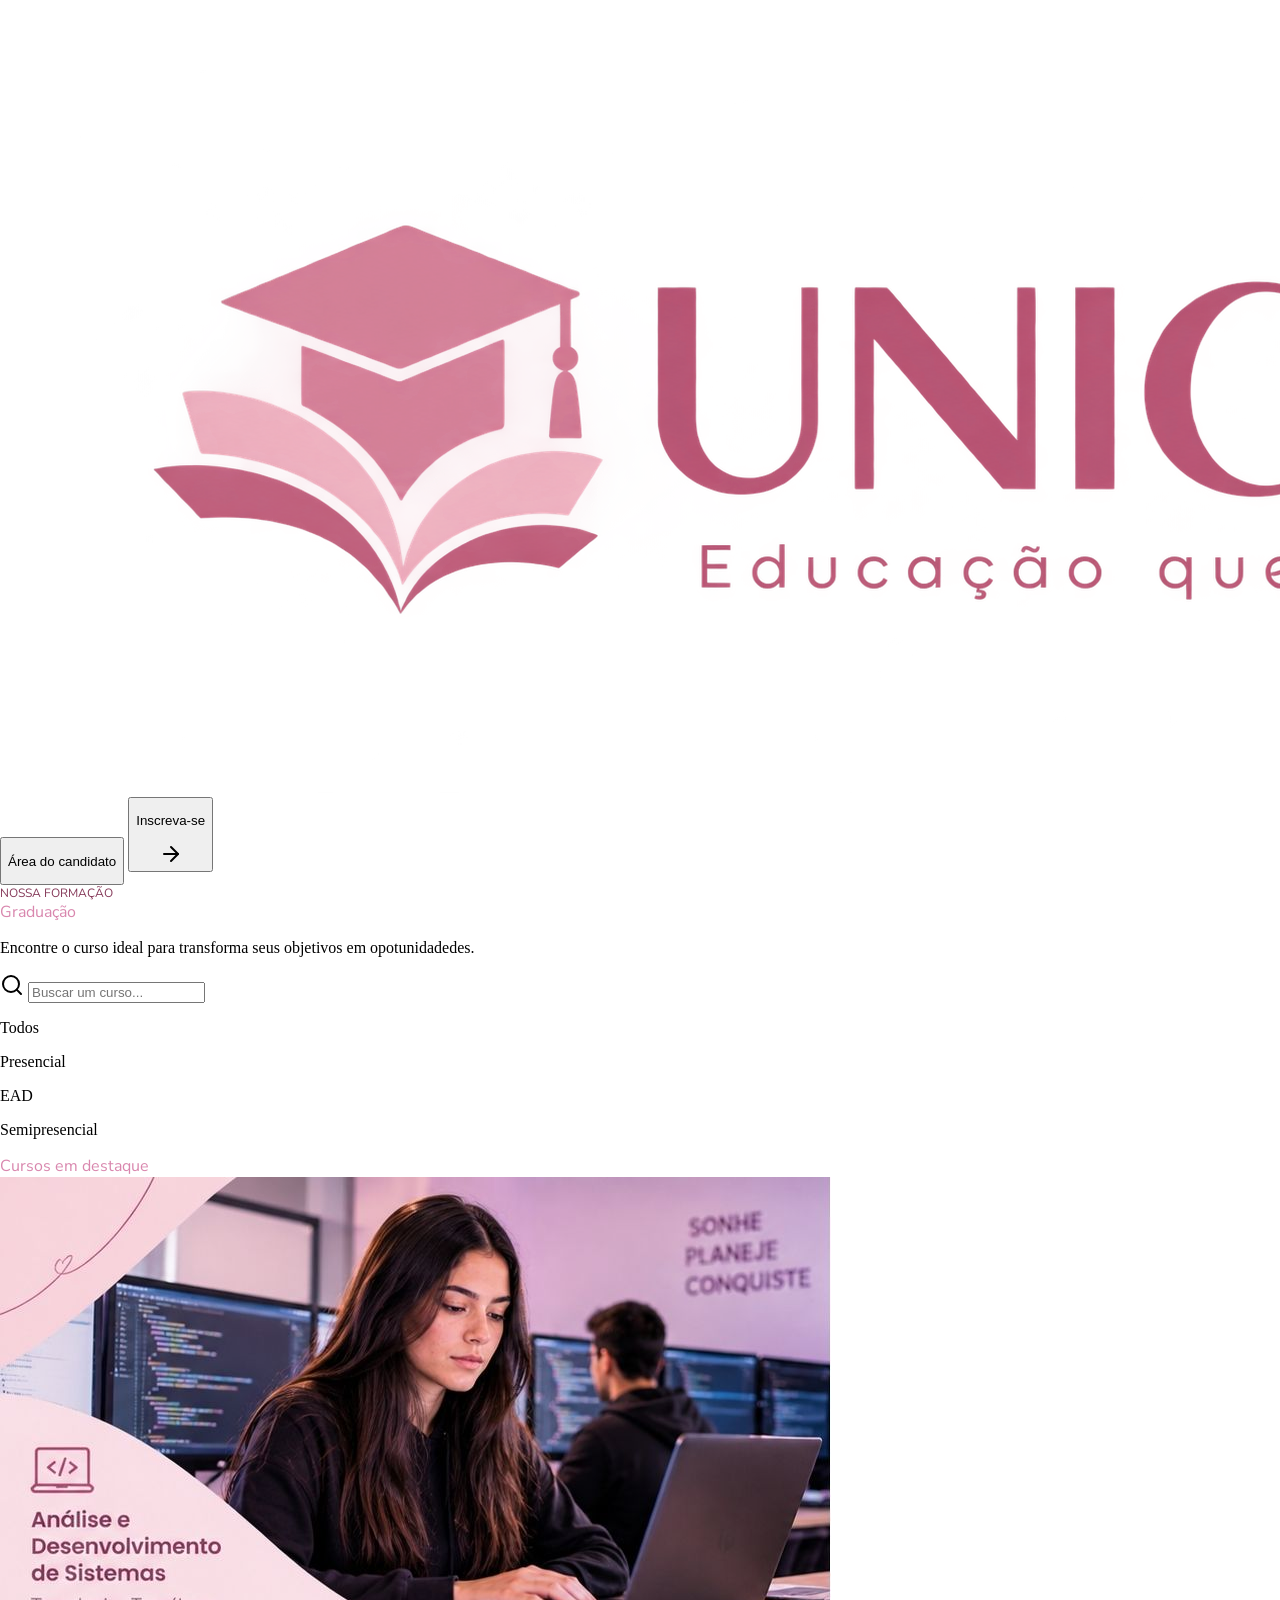
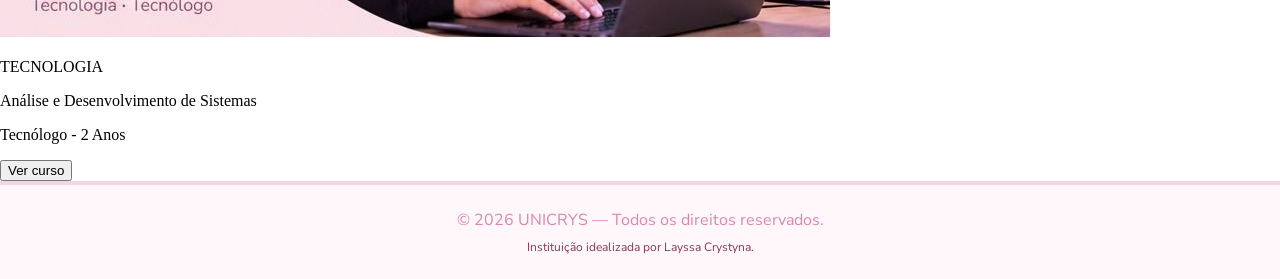
==== Pages/graduação.html @ 0500968d "HTML da página graduação, inicializa o styles com base na página anterior, vincula o link a página i" ====
<!DOCTYPE html>
<html lang="pt-br">
<head>
  <meta charset="UTF-8">
  <meta name="viewport" content="width=device-width, initial-scale=1.0">
  <link rel="shortcut icon" href="/Image/Logo Unicrys_ Educação que Transforma.png" type="image/x-icon">
  <link rel="stylesheet" href="/Styles/style_graduação.css">
  <title>UNICRYS</title>
</head>
<body>
  <div class="menu">
    <img src="/Image/Logo Unicrys_ Educação que Transforma.png" alt="">
    <div>
      <button class="botão_candidato">
        <p>Área do candidato</p>
      </button>
      <button class="botão_inscrever">
        <p>Inscreva-se</p>
        <svg class="seta" xmlns="http://www.w3.org/2000/svg" width="24" height="24" viewBox="0 0 24 24" fill="none" stroke="currentColor" stroke-width="2" stroke-linecap="round" stroke-linejoin="round" class="lucide lucide-arrow-right preview-icon"><path d="M5 12h14"/><path d="m12 5 7 7-7 7"/></svg>
      </button>
    </div>
  </div>

  <div class="conteiner_principal">
    <div class="cabeçalho">
      <p class="subtitulo">NOSSA FORMAÇÃO</p>
      <p class="titulo">Graduação</p>
      <p class="descrição">Encontre o curso ideal para transforma seus objetivos em opotunidadedes.</p>
    </div>

    <div class="busca_conteiner">
      <div class="busca">
        <svg class="lupa" xmlns="http://www.w3.org/2000/svg" width="24" height="24" viewBox="0 0 24 24" fill="none" stroke="currentColor" stroke-width="2" stroke-linecap="round" stroke-linejoin="round" class="lucide lucide-search preview-icon"><path d="m21 21-4.34-4.34"/><circle cx="11" cy="11" r="8"/></svg>
        <input type="text" placeholder="Buscar um curso...">
      </div>
      <div class="opções">
        <p class="opção_selecionada">Todos</p>
        <p class="opção">Presencial</p>
        <p class="opção">EAD</p>
        <p class="opção">Semipresencial</p>
      </div>
    </div>

    <p class="titulo">Cursos em destaque</p>

    <div class="container_cursos">
      <div class="card_curso">
        <img src="/Image/Imagem ADS.jpg" alt="Imagem ilustrativa do curso de ADS">
        <div class="info_curso">
          <p class="tipo_curso">TECNOLOGIA</p>
          <p class="nome_curso">Análise e Desenvolvimento de Sistemas</p>
          <p class="tempo">Tecnólogo - 2 Anos</p>
          <button class="botão_ver">Ver curso</button>
        </div>
      </div>
    </div>
  </div>

  <footer>
    <p class="titulo">© 2026 UNICRYS — Todos os direitos reservados.</p>
    <p class="subtitulo">Instituição idealizada por Layssa Crystyna.</p>
  </footer>
</body>
</html>
---- Styles/style_graduação.css ----
@import url('https://fonts.googleapis.com/css2?family=Montserrat:ital,wght@0,100..900;1,100..900&family=Nunito+Sans:ital,opsz,wght@0,6..12,200..1000;1,6..12,200..1000&family=Roboto:ital,wght@0,100..900;1,100..900&display=swap');
@import url('https://fonts.googleapis.com/css2?family=Montserrat:ital,wght@0,100..900;1,100..900&family=Nunito+Sans:ital,opsz,wght@0,6..12,200..1000;1,6..12,200..1000&family=Poppins:ital,wght@0,100;0,200;0,300;0,400;0,500;0,600;0,700;0,800;0,900;1,100;1,200;1,300;1,400;1,500;1,600;1,700;1,800;1,900&family=Roboto:ital,wght@0,100..900;1,100..900&display=swap');

body {
  margin: 0;
  padding: 0;

  height: 100%;
}



footer {
  display: flex;
  flex-direction: column;
  justify-content: center;
  align-items: center;
  gap: 8px;

  padding: 24px;
  border-top: 4px solid #F5D5E3;
  background-color: #FFF7FA;
}

.titulo {
  padding: 0;
  margin: 0;

  font-size: 16px;
  font-family: 'Nunito Sans';

  color: #D987AE;
}

.subtitulo {
  padding: 0;
  margin: 0;

  font-size: 12px;
  font-family: 'Nunito Sans';

  color: #853858;
}
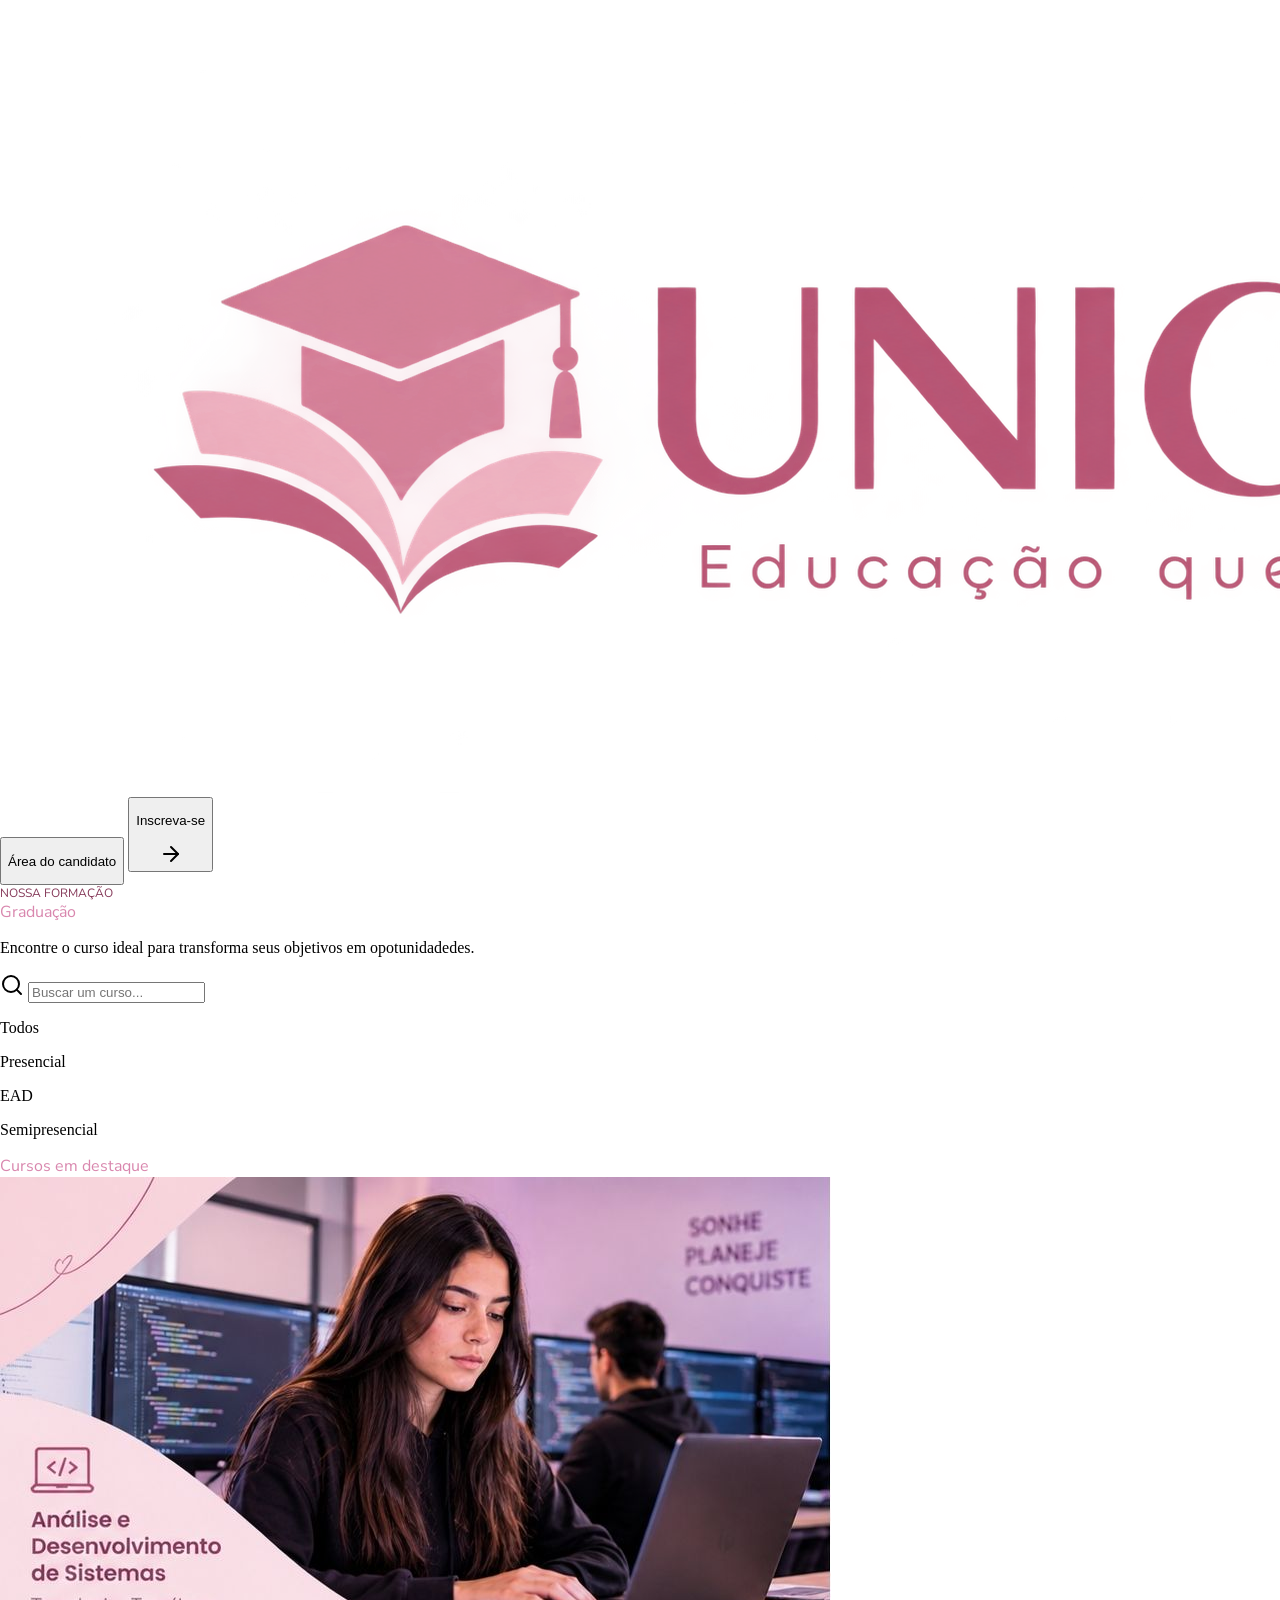
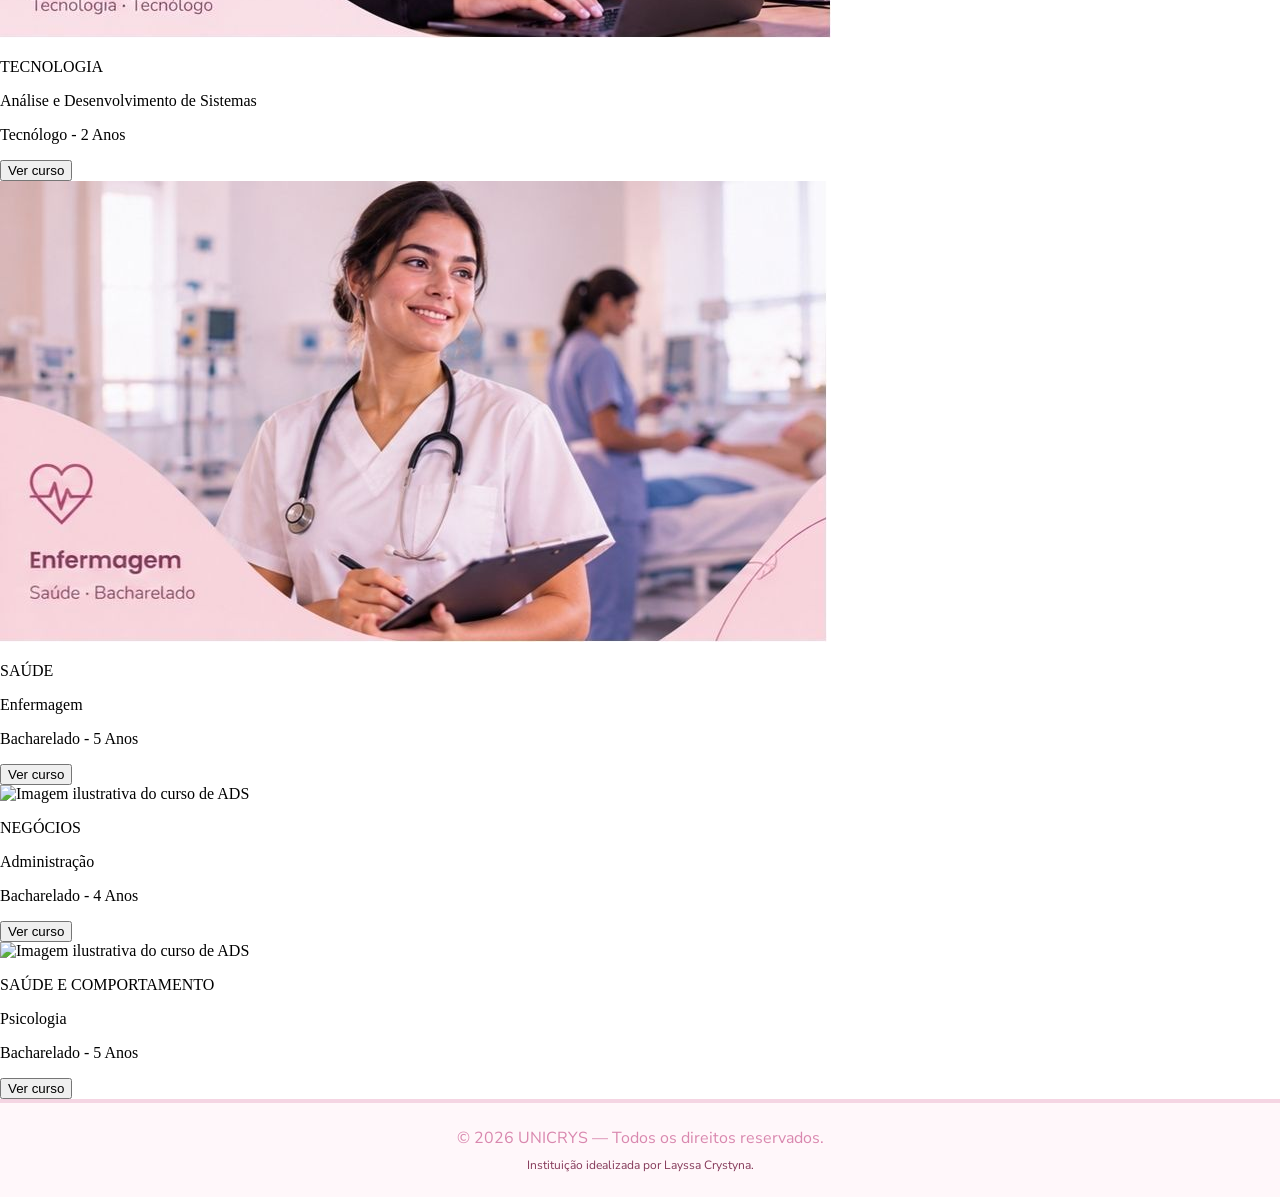
==== commit ce3bdb10: "Novos cards dos cursos" ====
--- a/Pages/graduação.html
+++ b/Pages/graduação.html
@@ -53,6 +53,33 @@
           <button class="botão_ver">Ver curso</button>
         </div>
       </div>
+      <div class="card_curso">
+        <img src="/Image/Imagem Enfermagem.jpg" alt="Imagem ilustrativa do curso de ADS">
+        <div class="info_curso">
+          <p class="tipo_curso">SAÚDE</p>
+          <p class="nome_curso">Enfermagem</p>
+          <p class="tempo">Bacharelado - 5 Anos</p>
+          <button class="botão_ver">Ver curso</button>
+        </div>
+      </div>
+      <div class="card_curso">
+        <img src="/Image/Imagem Administração.jpg.jpg" alt="Imagem ilustrativa do curso de ADS">
+        <div class="info_curso">
+          <p class="tipo_curso">NEGÓCIOS</p>
+          <p class="nome_curso">Administração</p>
+          <p class="tempo">Bacharelado - 4 Anos</p>
+          <button class="botão_ver">Ver curso</button>
+        </div>
+      </div>
+      <div class="card_curso">
+        <img src="/Image/Imagem Psicologia.jpg.jpg" alt="Imagem ilustrativa do curso de ADS">
+        <div class="info_curso">
+          <p class="tipo_curso">SAÚDE E COMPORTAMENTO</p>
+          <p class="nome_curso">Psicologia</p>
+          <p class="tempo">Bacharelado - 5 Anos</p>
+          <button class="botão_ver">Ver curso</button>
+        </div>
+      </div>
     </div>
   </div>
 
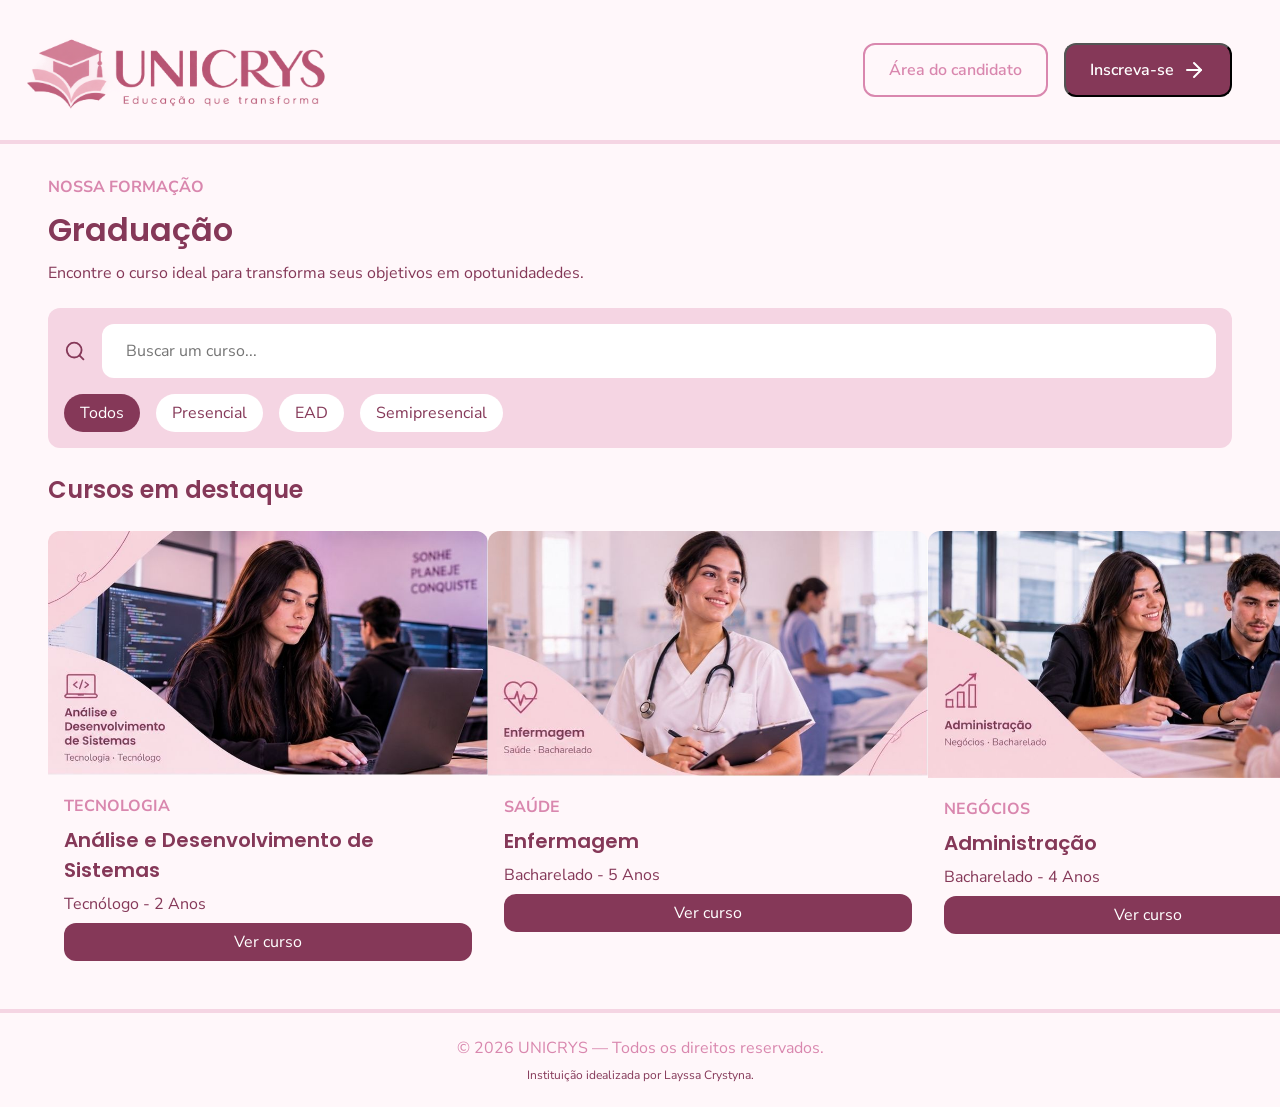
==== commit 806270e3: "Página graduação completa, Correção de peso nas fontes semiBold, Correção do tamanho da imagem ilust" ====
--- a/Pages/graduação.html
+++ b/Pages/graduação.html
@@ -10,7 +10,7 @@
 <body>
   <div class="menu">
     <img src="/Image/Logo Unicrys_ Educação que Transforma.png" alt="">
-    <div>
+    <div class="botões">
       <button class="botão_candidato">
         <p>Área do candidato</p>
       </button>
@@ -41,7 +41,7 @@
       </div>
     </div>
 
-    <p class="titulo">Cursos em destaque</p>
+    <p class="titulo_cursos">Cursos em destaque</p>
 
     <div class="container_cursos">
       <div class="card_curso">
@@ -63,7 +63,7 @@
         </div>
       </div>
       <div class="card_curso">
-        <img src="/Image/Imagem Administração.jpg.jpg" alt="Imagem ilustrativa do curso de ADS">
+        <img src="/Image/Imagem Administração.jpg" alt="Imagem ilustrativa do curso de ADS">
         <div class="info_curso">
           <p class="tipo_curso">NEGÓCIOS</p>
           <p class="nome_curso">Administração</p>
@@ -72,7 +72,7 @@
         </div>
       </div>
       <div class="card_curso">
-        <img src="/Image/Imagem Psicologia.jpg.jpg" alt="Imagem ilustrativa do curso de ADS">
+        <img src="/Image/Imagem Psicologia.jpg" alt="Imagem ilustrativa do curso de ADS">
         <div class="info_curso">
           <p class="tipo_curso">SAÚDE E COMPORTAMENTO</p>
           <p class="nome_curso">Psicologia</p>
--- a/Styles/style_graduação.css
+++ b/Styles/style_graduação.css
@@ -6,9 +6,228 @@
   padding: 0;
 
   height: 100%;
-}
-
-
+
+  background-color: #FFF7FA;
+}
+
+p {
+  margin: 0;
+  padding: 0;
+}
+
+.menu {
+  height: 140px;
+
+  display: flex;
+  justify-content: space-between;
+
+  border-bottom: 4px solid #F5D5E3;
+}
+
+.botões {
+  display: flex;
+  align-items: center;
+  gap: 16px;
+
+  padding: 0px 48px;
+}
+
+.botão_candidato, .botão_inscrever {
+  border-radius: 12px;
+  outline: none;
+
+  font-size: 16px;
+  font-family: 'Nunito Sans';
+  font-weight: 600;
+
+  height: 54px;
+  padding: 0px 24px;
+
+  display: flex;
+  align-items: center;
+  justify-content: center;
+  gap: 8px;
+
+  cursor: pointer;
+}
+
+.botão_candidato {
+  background-color: #FFF7FA;
+  color: #D987AE;
+
+  border: 2px solid #D987AE;
+}
+
+.botão_inscrever {
+  background-color: #853858;
+  color: white;
+}
+
+.conteiner_principal {
+  display: flex;
+  flex-direction: column;
+  gap: 24px;
+  padding: 32px 48px;
+}
+
+.cabeçalho {
+  display: flex;
+  flex-direction: column;
+  gap: 8px;
+}
+
+.cabeçalho .subtitulo {
+  font-size: 16px;
+  font-family: 'Nunito Sans';
+  font-weight: 700;
+  color: #D987AE;
+}
+
+.cabeçalho .titulo {
+  font-size: 32px;
+  font-family: Poppins;
+  font-weight: 600;
+  color: #853858;
+}
+
+.cabeçalho .descrição {
+  font-size: 16px;
+  font-family: 'Nunito Sans';
+  color: #853858;
+}
+
+.busca_conteiner {
+  display: flex;
+  flex-direction: column;
+  gap: 16px;
+
+  padding: 16px;
+
+  border-radius: 12px;
+  background-color: #F5D5E3;
+}
+
+.busca {
+  display: flex;
+  align-items: center;
+  gap: 16px;
+}
+
+.lupa {
+  color: #853858;
+}
+
+.busca input {
+  width: 100%;
+  height: 54px;
+  padding: 0px 24px;
+
+  border: none;
+  border-radius: 12px;
+  outline: none;
+
+  background-color: white;
+
+  font-size: 16px;
+  font-family: 'Nunito Sans';
+}
+
+.busca input::placeholder {
+  font-size: 16px;
+  font-family: 'Nunito Sans';
+}
+
+.opções {
+  display: flex;
+  gap: 16px;
+}
+
+.opções p {
+  padding: 8px 16px;
+  background-color: white;
+  border-radius: 100px;
+
+  font-size: 16px;
+  font-family: 'Nunito Sans';
+  color: #853858;
+
+  cursor: pointer;
+}
+
+.opções .opção_selecionada {
+  background-color: #853858;
+  color: white;
+}
+
+.titulo_cursos {
+  font-size: 24px;
+  font-family: Poppins;
+  font-weight: 600;
+  color: #853858;
+}
+
+.container_cursos {
+  display: flex;
+  justify-content: space-between;
+}
+
+.card_curso {
+  border-radius: 12px;
+}
+
+.card_curso img {
+  width: 440px;
+  border-radius: 12px 12px 0px 0px;
+}
+
+.info_curso {
+  display: flex;
+  flex-direction: column;
+  gap: 8px;
+  padding: 16px;
+}
+
+.tipo_curso {
+  font-size: 16px;
+  font-family: 'Nunito Sans';
+  font-weight: 700;
+  color: #D987AE;
+}
+
+.nome_curso {
+  font-size: 20px;
+  font-family: Poppins;
+  font-weight: 600;
+  color: #853858;
+}
+
+.tempo {
+  font-size: 16px;
+  font-family: 'Nunito Sans';
+  color: #853858;
+}
+
+.botão_ver {
+  padding: 8px 0px;
+
+  font-size: 16px;
+  font-family: 'Nunito Sans';
+
+  border: none;
+  outline: none;
+  border-radius: 12px;
+
+  background-color: #853858;
+  color: white;
+
+  cursor: pointer;
+
+  transition: ease-in-out 300ms;
+}
+
+.botão_ver:hover {
+  transform: scale(1.05);
+}
 
 footer {
   display: flex;
